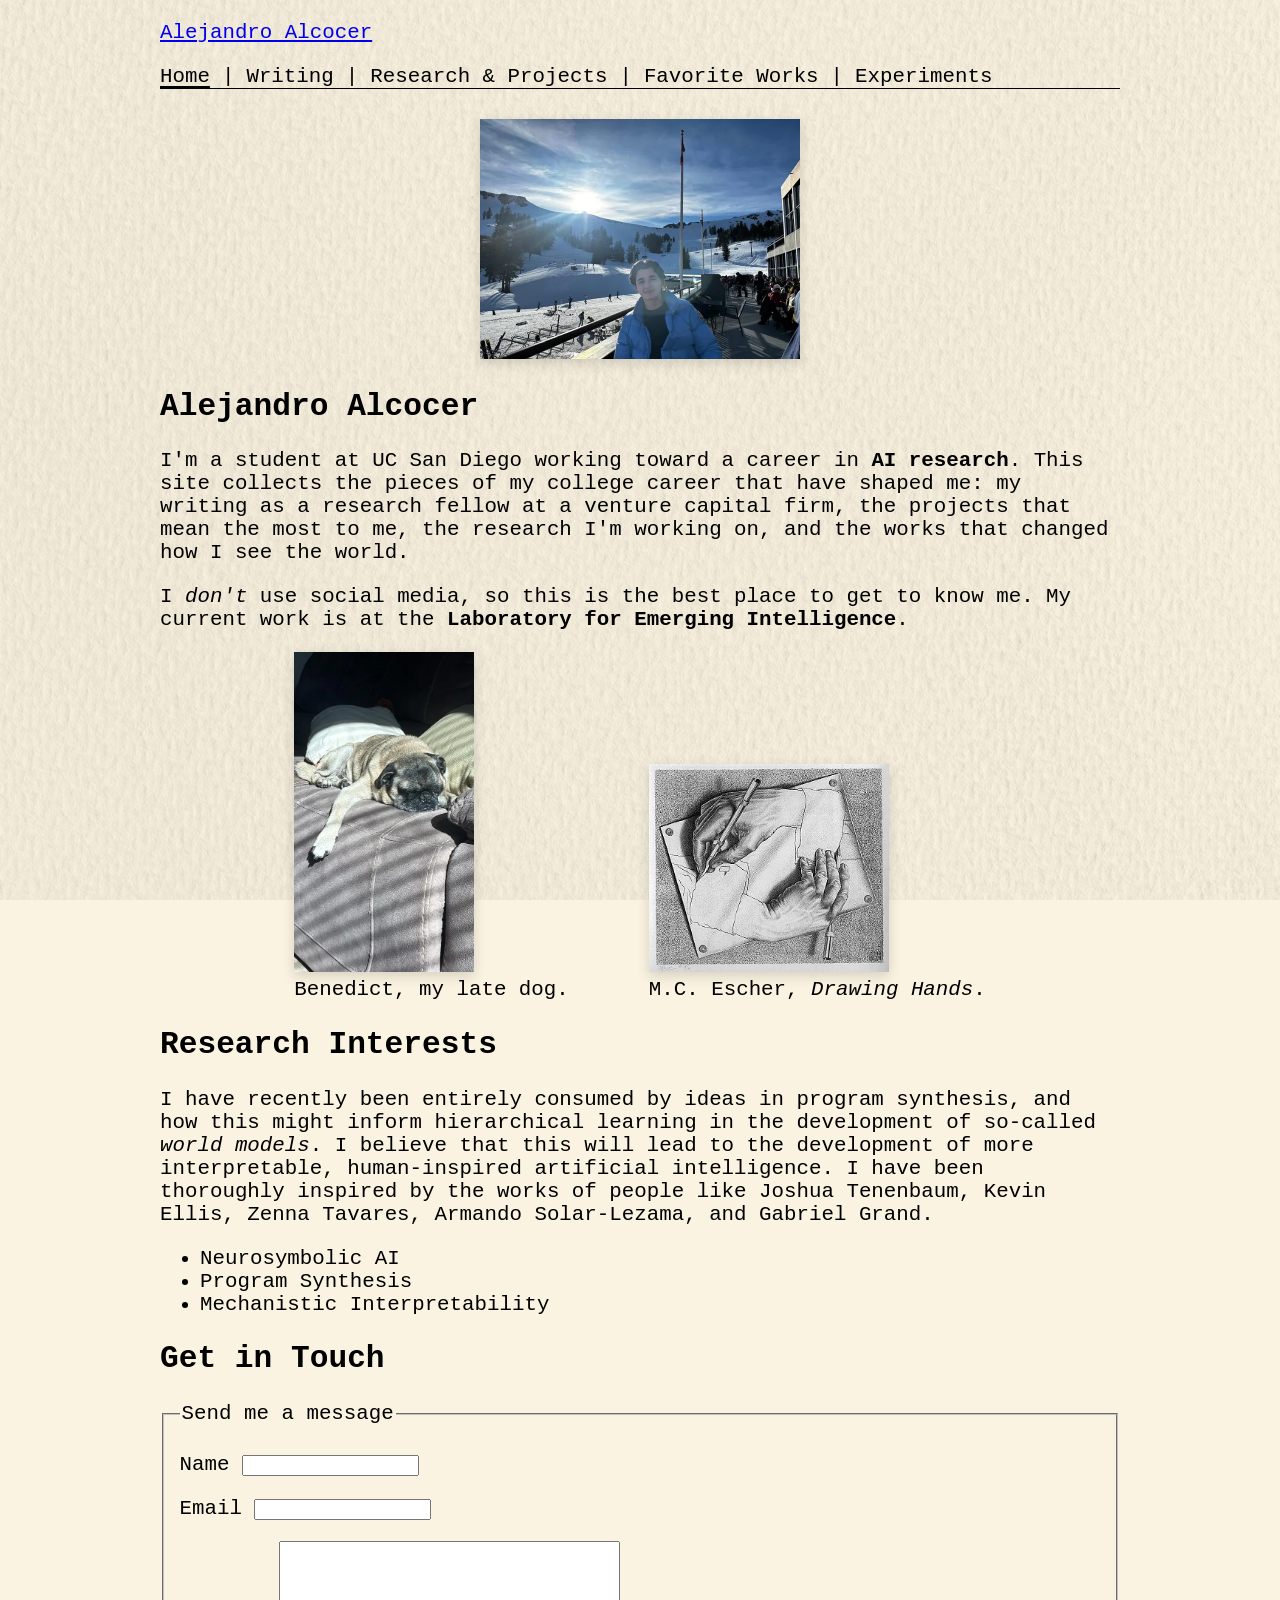
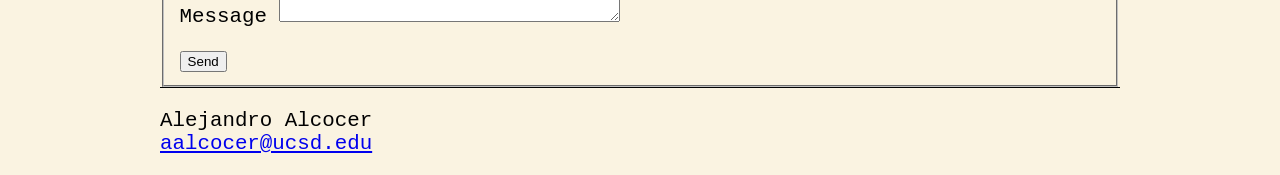
==== index.html @ 786df718 "Initialized all items from HW3" ====
<!doctype html>
<html lang="en">
<head>
  <meta charset="utf-8">
  <meta name="viewport" content="width=device-width, initial-scale=1">
  <meta name="description" content="Alejandro Alcocer: AI research interests, writing, projects, and the works that shaped me.">
  <title>Home | Alejandro Alcocer</title>
  <link rel="stylesheet" href="styles.css">
  <link rel="stylesheet" href="template.css">
</head>
<body>
  <div class="page-container">
    <header>
      <p><a href="index.html">Alejandro Alcocer</a></p>
      <nav aria-label="Primary">
        <a href="index.html" aria-current="page">Home</a>
        <span aria-hidden="true">|</span>
        <a href="writing.html">Writing</a>
        <span aria-hidden="true">|</span>
        <a href="research.html">Research &amp; Projects</a>
        <span aria-hidden="true">|</span>
        <a href="favorites.html">Favorite Works</a>
        <span aria-hidden="true">|</span>
        <a href="experiments.html">Experiments</a>
      </nav>
    </header>

    <main>
      <section>
        <picture class="portrait">
          <source srcset="images/me.webp" type="image/webp">
          <img src="images/me.jpg" alt="Portrait of Alejandro Alcocer" width="320" height="240">
        </picture>
        <h1>Alejandro Alcocer</h1>
        <p>I'm a student at UC San Diego working toward a career in <strong>AI research</strong>. This site collects the pieces of my college career that have shaped me: my writing as a research fellow at a venture capital firm, the projects that mean the most to me, the research I'm working on, and the works that changed how I see the world.</p>
        <p>I <em>don't</em> use social media, so this is the best place to get to know me. My current work is at the <b>Laboratory for Emerging Intelligence</b>.</p>
        <div class="figure-row">
          <figure>
            <picture>
              <source srcset="images/benedict.webp" type="image/webp">
              <img src="images/benedict.jpg" alt="My dog Benedict" width="180" height="320">
            </picture>
            <figcaption>Benedict, my late dog.</figcaption>
          </figure>
          <figure>
            <img src="images/escher.jpg" alt="M.C. Escher's lithograph of two hands drawing each other" width="240" height="208">
            <figcaption>M.C. Escher, <cite>Drawing Hands</cite>.</figcaption>
          </figure>
        </div>
      </section>

      <section>
        <h2>Research Interests</h2>
        <p>I have recently been entirely consumed by ideas in program synthesis, and how this might inform hierarchical learning in the development of so-called <i>world models</i>. I believe that this will lead to the development of more interpretable, human-inspired artificial intelligence. I have been thoroughly inspired by the works of people like Joshua Tenenbaum, Kevin Ellis, Zenna Tavares, Armando Solar-Lezama, and Gabriel Grand.</p>
        <ul>
          <li>Neurosymbolic AI</li>
          <li>Program Synthesis</li>
          <li>Mechanistic Interpretability</li>
        </ul>
      </section>

      <section>
        <h2>Get in Touch</h2>
        <form>
          <fieldset>
            <legend>Send me a message</legend>
            <p>
              <label for="name">Name</label>
              <input id="name" name="name" type="text" autocomplete="name">
            </p>
            <p>
              <label for="email">Email</label>
              <input id="email" name="email" type="email" autocomplete="email">
            </p>
            <p>
              <label for="message">Message</label>
              <textarea id="message" name="message" rows="5" cols="40"></textarea>
            </p>
            <button type="submit">Send</button>
          </fieldset>
        </form>
      </section>
    </main>

    <footer>
      <p>Alejandro Alcocer<br>
      <a href="mailto:aalcocer@ucsd.edu">aalcocer@ucsd.edu</a></p>
    </footer>
  </div>
</body>
</html>
---- styles.css ----
header {
  border-bottom: 1px solid;
}

footer {
  border-top: 1px solid;
}

/* Custom element #1: <work-card>*/
work-card {
  display: inline-block;
  vertical-align: top;
  width: 12rem;
  margin: 0.5rem;
  padding: 0.5rem;
  border: 1px solid;
}

work-card > img {
  display: block;
  width: 100%;
  height: auto;
}
---- template.css ----
/* Shared design choices for the whole site */
:root {
  --color-bg: #faf3e1;
  --color-text: black;
  --color-accent: rgb(228, 0, 124); /* some nice mexican pink :) */
  --font-body: 'Courier New', Courier, monospace;
  --page-width: 60rem;
  --space: 1rem;
}

body {
  background-color: var(--color-bg);
  background-image: url("images/paper.jpg");
  background-size: cover;
  background-attachment: fixed;
  background-blend-mode: multiply;
  font-family: var(--font-body);
  color: var(--color-text);
  font-size: 1.3rem;
}

img {
  box-shadow: 0 4px 12px rgba(0, 0, 0, 0.15);
}

/* this attribute slector targets PNG images, which are mostly transparent logos on my site, to get a shape-following shadow instead of a normal
drop shadow, so that it does not look strange */
img[src$=".png"] {
  box-shadow: none;
  filter: drop-shadow(0 4px 6px rgba(0, 0, 0, 0.2));

}

.page-container {
  max-width: var(--page-width);
  margin: 0 auto;
  padding: 0 var(--space);
}

/* this descendant combinator will style only the main nav bar links and leave all other links unchanged */
header nav a {
  color: var(--color-text);
  text-decoration: none;
}

header nav a:hover {
  color: var(--color-accent);
}

header nav a:focus-visible {
  outline: 2px solid gray;
  outline-offset: 2px;
}

header nav a[aria-current="page"] {
  text-decoration: underline;
  text-decoration-thickness: 2px;
  text-underline-offset: 4px;
}

/* centered portrait on home page */
.portrait img {
  display: block;
  margin: 30px auto;
}

/* figures side by side in the home page */
.figure-row {
  display: flex;
  flex-wrap: wrap;
  justify-content: center;
  align-items: flex-end;
  gap: 5rem;
}

.figure-row figure {
  margin: 0;
}

.book-grid {
    display: grid;
    grid-template-columns: repeat(3, 1fr);
    gap: 1.5rem;
}

.book-grid work-card {
    display: flex;
    flex-direction: column;
    width: auto;
    margin: 0;
}

/* this is a child combinator that affects only the cover images directly inside each book card, and will not affect the link icons
that also exist within it, which are also images */
.book-grid work-card > img {
    aspect-ratio: 2/3;
    object-fit: cover;
}

.book-grid work-card > p:last-child {
    margin-top: auto;
}

header nav {
  display: flex;
  flex-wrap: wrap;
  align-items: center;
  gap: 0.25rem 0.75rem;
}

img, input, textarea {
  max-width: 100%;
}

img {
  height: auto;
}

/* tablet optimization for book layout (2 per row) */
@media (max-width: 48rem) {
  .book-grid {
    grid-template-columns: repeat(2, 1fr);
  }
}

/* settings altered for mobile devices */
@media (max-width: 30rem) {
  /* only one book per row */
  .book-grid {
    grid-template-columns: 1fr;
  }

  .book-grid work-card {
    display: grid;
    grid-template-columns: 6rem 1fr;
    column-gap: var(--space);
    align-content: start;
  }

  .book-grid work-card > img {
    grid-row: span 3;
  }

  .book-grid work-card > :not(img) {
    grid-column: 2;
    margin: 0.25rem 0;
  }

  header nav span {
    display: none;
  }

  header nav a {
    padding: 0.25rem 0;
  }

  form label {
    display: block;
  }

  input, textarea {
    width: 100%;
    box-sizing: border-box;
  }
}
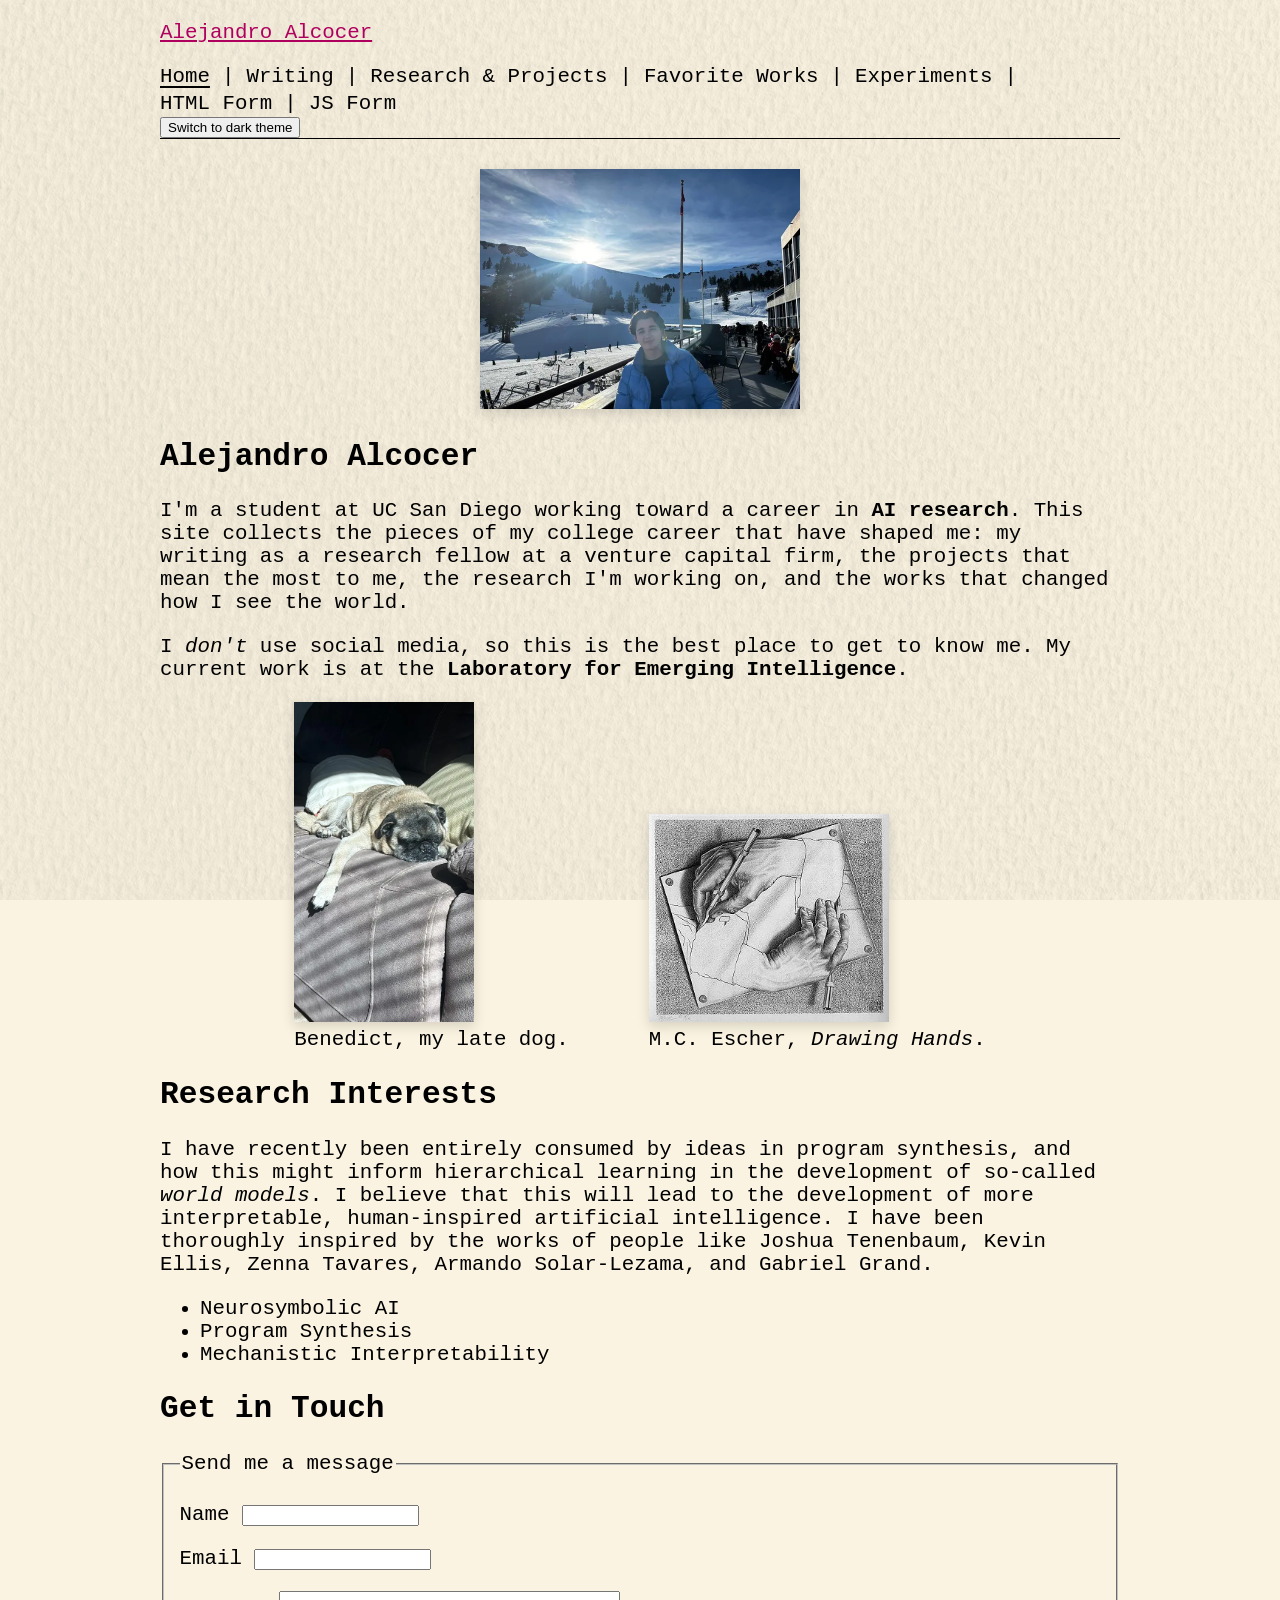
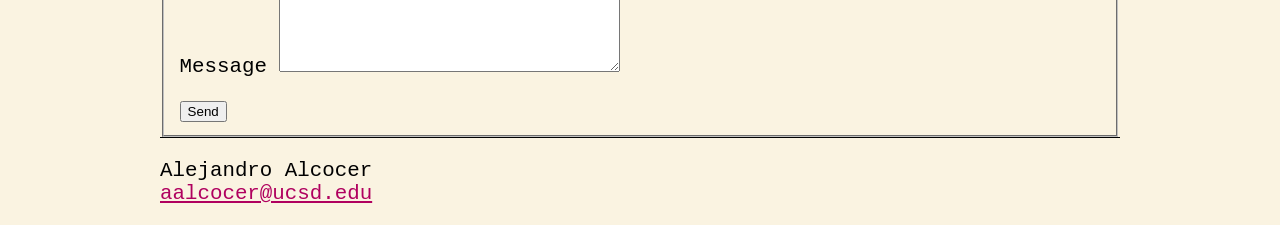
==== commit a02ec260: "Added all modified assignment files" ====
--- a/index.html
+++ b/index.html
@@ -7,6 +7,7 @@
   <title>Home | Alejandro Alcocer</title>
   <link rel="stylesheet" href="styles.css">
   <link rel="stylesheet" href="template.css">
+  <script src="scripts/theme.js"></script>
 </head>
 <body>
   <div class="page-container">
@@ -22,7 +23,13 @@
         <a href="favorites.html">Favorite Works</a>
         <span aria-hidden="true">|</span>
         <a href="experiments.html">Experiments</a>
+        <span aria-hidden="true">|</span>
+        <a href="form-no-js.html">HTML Form</a>
+        <span aria-hidden="true">|</span>
+        <a href="form-with-js.html">JS Form</a>
       </nav>
+
+      <button type="button" id="theme-toggle" hidden>Switch to dark mode</button>
     </header>
 
     <main>
--- a/styles.css
+++ b/styles.css
@@ -21,3 +21,66 @@
   width: 100%;
   height: auto;
 }
+
+.flex-form {
+  display: flex;
+  flex-direction: column;
+  gap: 1rem;
+  max-width: 400px;
+  margin: 2rem auto;
+}
+
+.form-group {
+  display: flex;
+  flex-direction: column;
+  gap: 0.35rem;
+}
+
+.form-group:has(input:required, textarea:required) label::after {
+  font-size: small;
+  content: " required";
+  color: rgb(228, 6, 6);
+  font-weight: bold;
+}
+
+[aria-invalid="true"] {
+  border: 2px solid rgb(228, 6, 6);
+  border-left-width: 6px;
+}
+
+.error-msg:empty {
+  margin: 0;
+}
+
+.error-msg:not(:empty)::before {
+  content: "! ";
+  color: rgb(228, 6, 6);
+}
+
+/* Same border width in every state so validation styling never shifts the layout */
+.flex-form input, .flex-form textarea {
+  border: 2px solid var(--color-border);
+}
+
+/* Only after the user edits a field or tries to submit, so empty fields aren't errors on load.
+   Dashed vs solid gives a cue that doesn't depend on color. */
+.flex-form input:user-invalid, .flex-form textarea:user-invalid {
+  border-style: dashed;
+  border-color: var(--color-error);
+}
+
+.flex-form input:user-valid, .flex-form textarea:user-valid {
+  border-color: var(--color-valid);
+}
+
+/* Character count styling once the comment is near the limit */
+.near-limit #comment-count,
+.near-limit #comment-warning {
+  font-weight: bold;
+}
+
+.near-limit #comment-count {
+  text-decoration: underline wavy var(--color-error);
+  text-underline-offset: 4px;
+}
+
--- a/template.css
+++ b/template.css
@@ -1,16 +1,43 @@
 /* Shared design choices for the whole site */
 :root {
+  color-scheme: light;
   --color-bg: #faf3e1;
   --color-text: black;
+  --color-link: #b0005f;
   --color-accent: rgb(228, 0, 124); /* some nice mexican pink :) */
+  --color-border: black;
+  --color-control-bg: white;
+  --color-control-text: black;
+  --color-placeholder: #5c5c5c;
+  --color-focus: #1f5fbf;
+  --color-error: #b00020;
+  --color-valid: #1d6b2f;
+  --bg-image: url("images/paper.jpg");
   --font-body: 'Courier New', Courier, monospace;
   --page-width: 60rem;
   --space: 1rem;
 }
 
+:root[data-theme="dark"] {
+  color-scheme: dark;
+  --color-bg: #1c1b19;
+  --color-text: #f1ece0;
+  --color-link: #ff7ac0;
+  --color-accent: #ff7ac0;
+  --color-border: #f1ece0;
+  --color-control-bg: #2a2926;
+  --color-control-text: #f1ece0;
+  --color-placeholder: #b5b0a5;
+  --color-focus: #8ab4ff;
+  --color-error: #ff8a8a;
+  --color-valid: #7fd18b;
+  --bg-image: none;
+}
+
+
 body {
   background-color: var(--color-bg);
-  background-image: url("images/paper.jpg");
+  background-image: var(--bg-image);
   background-size: cover;
   background-attachment: fixed;
   background-blend-mode: multiply;
@@ -19,6 +46,9 @@
   font-size: 1.3rem;
 }
 
+a {
+  color: var(--color-link);
+}
 img {
   box-shadow: 0 4px 12px rgba(0, 0, 0, 0.15);
 }
@@ -45,11 +75,6 @@
 
 header nav a:hover {
   color: var(--color-accent);
-}
-
-header nav a:focus-visible {
-  outline: 2px solid gray;
-  outline-offset: 2px;
 }
 
 header nav a[aria-current="page"] {
@@ -116,6 +141,15 @@
   height: auto;
 }
 
+::placeholder {
+  color: var(--color-placeholder);
+}
+
+:focus-visible {
+  outline: 3px solid var(--color-focus);
+  outline-offset: 2px;
+}
+
 /* tablet optimization for book layout (2 per row) */
 @media (max-width: 48rem) {
   .book-grid {
